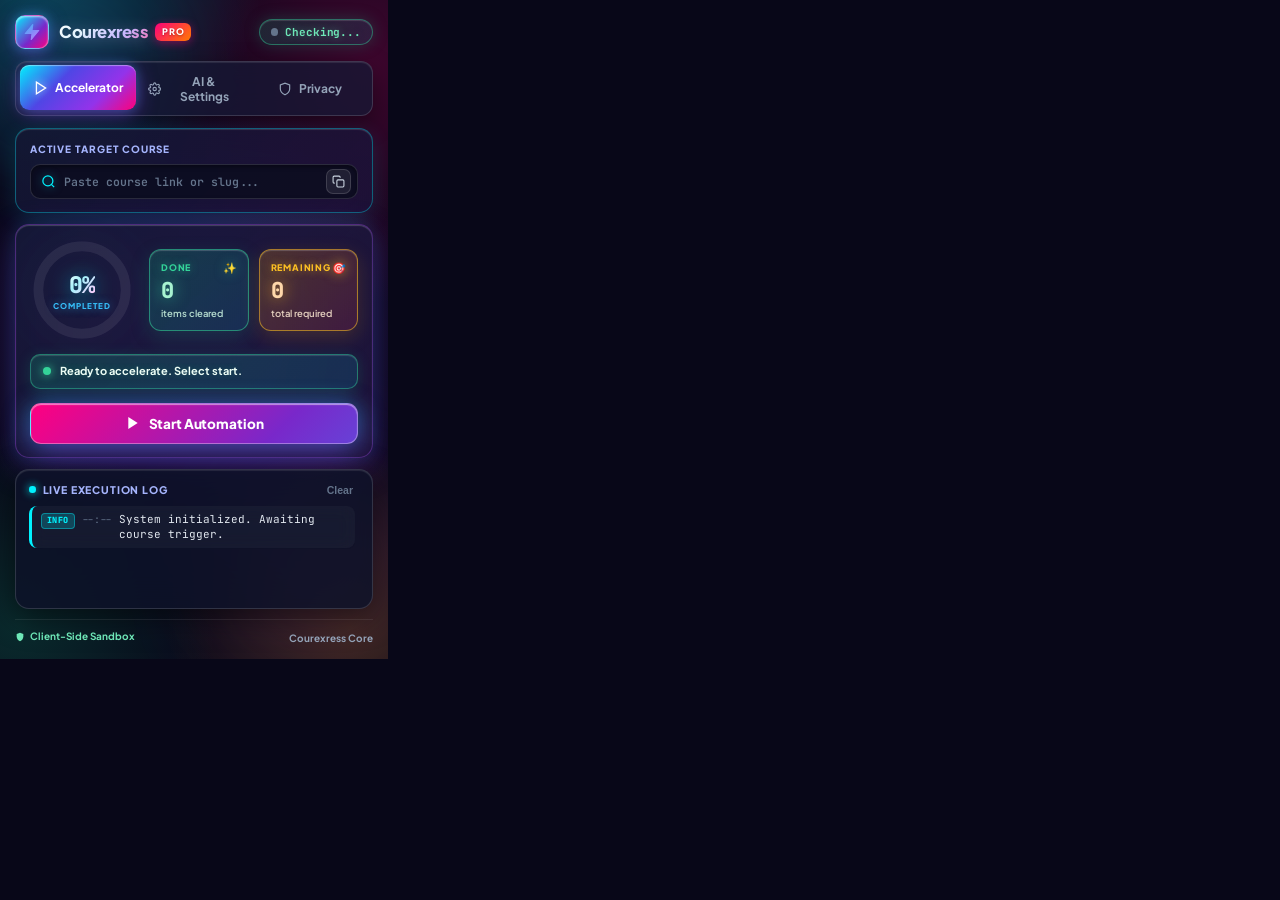
==== extension/popup.html @ 9d559c92 "Initial commit: Courexress Coursera automation tool & web extension" ====
<!DOCTYPE html>
<html lang="en">
<head>
  <meta charset="UTF-8">
  <meta name="viewport" content="width=device-width, initial-scale=1.0">
  <title>Courexress — Coursera Fast Tracker</title>
  <link rel="preconnect" href="https://fonts.googleapis.com">
  <link rel="preconnect" href="https://fonts.gstatic.com" crossorigin>
  <link href="https://fonts.googleapis.com/css2?family=Plus+Jakarta+Sans:wght@400;500;600;700;800&family=JetBrains+Mono:wght@400;500;600&display=swap" rel="stylesheet">
  <link rel="stylesheet" href="popup.css">
</head>
<body>
  <div class="shell">
    <!-- Ambient Background Glows -->
    <div class="ambient-glow glow-1"></div>
    <div class="ambient-glow glow-2"></div>

    <!-- Header Navigation Bar -->
    <header class="navbar">
      <div class="brand">
        <div class="brand-mark">
          <svg width="18" height="18" viewBox="0 0 24 24" fill="none">
            <path d="M13 2L3 14H12L11 22L21 10H12L13 2Z" fill="url(#brand-grad)" stroke="url(#brand-grad)" stroke-width="1.5" stroke-linejoin="round"/>
            <defs>
              <linearGradient id="brand-grad" x1="3" y1="2" x2="21" y2="22" gradientUnits="userSpaceOnUse">
                <stop stop-color="#38BDF8"/>
                <stop offset="0.5" stop-color="#818CF8"/>
                <stop offset="1" stop-color="#C084FC"/>
              </linearGradient>
            </defs>
          </svg>
        </div>
        <div class="brand-meta">
          <span class="brand-name">Courexress</span>
          <span class="pill-version">PRO</span>
        </div>
      </div>

      <div class="auth-pill" id="authStatus" title="Coursera Session Connection">
        <span class="auth-dot"></span>
        <span class="auth-user" id="authUserText">Checking...</span>
      </div>
    </header>

    <!-- Segmented Navigation Controls -->
    <nav class="segmented-control" role="tablist">
      <button class="segment-btn active" data-tab="tab-automate" role="tab">
        <svg width="14" height="14" viewBox="0 0 24 24" fill="none" stroke="currentColor" stroke-width="2"><polygon points="5 3 19 12 5 21 5 3"></polygon></svg>
        <span>Accelerator</span>
      </button>
      <button class="segment-btn" data-tab="tab-settings" role="tab">
        <svg width="14" height="14" viewBox="0 0 24 24" fill="none" stroke="currentColor" stroke-width="2"><circle cx="12" cy="12" r="3"></circle><path d="M19.4 15a1.65 1.65 0 0 0 .33 1.82l.06.06a2 2 0 0 1 0 2.83 2 2 0 0 1-2.83 0l-.06-.06a1.65 1.65 0 0 0-1.82-.33 1.65 1.65 0 0 0-1 1.51V21a2 2 0 0 1-2 2 2 2 0 0 1-2-2v-.09A1.65 1.65 0 0 0 9 19.4a1.65 1.65 0 0 0-1.82.33l-.06.06a2 2 0 0 1-2.83 0 2 2 0 0 1 0-2.83l.06-.06a1.65 1.65 0 0 0 .33-1.82 1.65 1.65 0 0 0-1.51-1H3a2 2 0 0 1-2-2 2 2 0 0 1 2-2h.09A1.65 1.65 0 0 0 4.6 9a1.65 1.65 0 0 0-.33-1.82l-.06-.06a2 2 0 0 1 0-2.83 2 2 0 0 1 2.83 0l.06.06a1.65 1.65 0 0 0 1.82.33H9a1.65 1.65 0 0 0 1-1.51V3a2 2 0 0 1 2-2 2 2 0 0 1 2 2v.09a1.65 1.65 0 0 0 1 1.51 1.65 1.65 0 0 0 1.82-.33l.06-.06a2 2 0 0 1 2.83 0 2 2 0 0 1 0 2.83l-.06.06a1.65 1.65 0 0 0-.33 1.82V9a1.65 1.65 0 0 0 1.51 1H21a2 2 0 0 1 2 2 2 2 0 0 1-2 2h-.09a1.65 1.65 0 0 0-1.51 1z"></path></svg>
        <span>AI & Settings</span>
      </button>
      <button class="segment-btn" data-tab="tab-privacy" role="tab">
        <svg width="14" height="14" viewBox="0 0 24 24" fill="none" stroke="currentColor" stroke-width="2"><path d="M12 22s8-4 8-10V5l-8-3-8 3v7c0 6 8 10 8 10z"></path></svg>
        <span>Privacy</span>
      </button>
    </nav>

    <!-- MAIN VIEW CONTAINER -->
    <main class="viewport">

      <!-- TAB 1: AUTOMATE (RUNNER) -->
      <section class="tab-pane active" id="tab-automate">
        <!-- Target Course Glass Card -->
        <div class="glass-card course-box">
          <div class="card-caption">
            <span class="caption-label">Active Target Course</span>
            <span class="detected-chip" id="autoDetectBadge" style="display: none;">
              <span class="dot-radar"></span>
              Auto-Synced Tab
            </span>
          </div>

          <div class="input-wrapper">
            <div class="input-prefix">
              <svg width="15" height="15" viewBox="0 0 24 24" fill="none" stroke="currentColor" stroke-width="2"><circle cx="11" cy="11" r="8"></circle><line x1="21" y1="21" x2="16.65" y2="16.65"></line></svg>
            </div>
            <input type="text" id="courseInput" placeholder="Paste course link or slug..." spellcheck="false" autocomplete="off" />
            <button id="btnPaste" class="action-mini-btn" title="Paste from clipboard">
              <svg width="13" height="13" viewBox="0 0 24 24" fill="none" stroke="currentColor" stroke-width="2"><rect x="9" y="9" width="13" height="13" rx="2" ry="2"></rect><path d="M5 15H4a2 2 0 0 1-2-2V4a2 2 0 0 1 2-2h9a2 2 0 0 1 2 2v1"></path></svg>
            </button>
          </div>
        </div>

        <!-- Hero Stats Dashboard -->
        <div class="glass-card hero-dashboard">
          <div class="ring-and-metric">
            <!-- Circular Progress Dial with Multi-Color Aurora Gradient -->
            <div class="radial-ring-container">
              <svg class="radial-ring-svg" viewBox="0 0 100 100">
                <defs>
                  <linearGradient id="ring-gradient" x1="0%" y1="0%" x2="100%" y2="100%">
                    <stop offset="0%" stop-color="#00F2FE"/>
                    <stop offset="25%" stop-color="#38BDF8"/>
                    <stop offset="55%" stop-color="#8B5CF6"/>
                    <stop offset="85%" stop-color="#EC4899"/>
                    <stop offset="100%" stop-color="#F59E0B"/>
                  </linearGradient>
                  <filter id="ring-glow" x="-20%" y="-20%" width="140%" height="140%">
                    <feGaussianBlur stdDeviation="3" result="blur" />
                    <feComposite in="SourceGraphic" in2="blur" operator="over" />
                  </filter>
                </defs>
                <circle class="ring-track" cx="50" cy="50" r="42" />
                <circle class="ring-fill" id="radialProgress" cx="50" cy="50" r="42" filter="url(#ring-glow)" />
              </svg>
              <div class="radial-center-content">
                <span class="radial-number" id="percentText">0%</span>
                <span class="radial-sub">COMPLETED</span>
              </div>
            </div>

            <!-- Metric Cards Grid -->
            <div class="hero-metric-grid">
              <div class="micro-stat-card card-done">
                <div class="stat-card-top">
                  <span class="stat-badge-label">DONE</span>
                  <span class="stat-icon-gem">✨</span>
                </div>
                <span class="stat-number" id="completedCount">0</span>
                <span class="stat-sub">items cleared</span>
              </div>
              <div class="micro-stat-card card-remaining">
                <div class="stat-card-top">
                  <span class="stat-badge-label stat-amber">REMAINING</span>
                  <span class="stat-icon-gem amber-gem">🎯</span>
                </div>
                <span class="stat-number" id="totalCount">0</span>
                <span class="stat-sub">total required</span>
              </div>
            </div>
          </div>

          <!-- Dynamic Status Message Pill -->
          <div class="status-banner" id="statusMessageContainer">
            <span class="pulse-indicator" id="statusDot"></span>
            <span class="status-text" id="statusMessage">Ready to accelerate. Select start.</span>
          </div>

          <!-- Command Controls -->
          <div class="cta-row">
            <button id="btnStart" class="btn-glow-primary">
              <span class="btn-shine"></span>
              <svg width="16" height="16" viewBox="0 0 24 24" fill="currentColor"><polygon points="5 3 19 12 5 21 5 3"></polygon></svg>
              <span>Start Automation</span>
            </button>
            <button id="btnPause" class="btn-glass" style="display: none;">
              <svg width="15" height="15" viewBox="0 0 24 24" fill="currentColor"><rect x="6" y="4" width="4" height="16"></rect><rect x="14" y="4" width="4" height="16"></rect></svg>
              <span id="pauseText">Pause</span>
            </button>
            <button id="btnStop" class="btn-danger-glass" style="display: none;">
              <svg width="15" height="15" viewBox="0 0 24 24" fill="currentColor"><rect x="4" y="4" width="16" height="16"></rect></svg>
              <span>Halt</span>
            </button>
          </div>
        </div>

        <!-- Activity Stream Card -->
        <div class="glass-card activity-stream-card">
          <div class="stream-header">
            <div class="stream-title">
              <span class="live-dot"></span>
              <span>Live Execution Log</span>
            </div>
            <button id="btnClearLogs" class="stream-clear-btn" title="Clear log window">Clear</button>
          </div>

          <div class="stream-viewport" id="logContainer">
            <div class="stream-item item-info">
              <span class="item-tag tag-info">INFO</span>
              <span class="item-time">--:--</span>
              <span class="item-msg">System initialized. Awaiting course trigger.</span>
            </div>
          </div>
        </div>
      </section>

      <!-- TAB 2: AI & CONFIGURATION -->
      <section class="tab-pane" id="tab-settings">
        <!-- AI Solver Section -->
        <div class="glass-card ai-settings-card">
          <div class="section-title-row">
            <div class="title-with-icon">
              <span class="icon-sparkle">✨</span>
              <h3>Gemini AI Intelligence Engine</h3>
            </div>
            <a href="https://aistudio.google.com/app/apikey" target="_blank" rel="noopener" class="studio-link" title="Generate free key on Google AI Studio">
              Get Free Key ↗
            </a>
          </div>

          <p class="section-desc">Empowers automated problem solving for multiple-choice tests, multi-select questions, and discussion reflection prompts.</p>

          <div class="api-key-input-block">
            <label for="geminiApiKey">Your Google Gemini API Key</label>
            <div class="input-wrapper key-wrapper">
              <input type="password" id="geminiApiKey" placeholder="AIzaSy... (from Google AI Studio)" spellcheck="false" autocomplete="off" />
              <button id="btnToggleApiKey" class="action-mini-btn" title="Toggle key visibility">
                <svg id="eyeIcon" width="14" height="14" viewBox="0 0 24 24" fill="none" stroke="currentColor" stroke-width="2"><path d="M1 12s4-8 11-8 11 8 11 8-4 8-11 8-11-8-11-8z"></path><circle cx="12" cy="12" r="3"></circle></svg>
              </button>
            </div>
          </div>

          <div class="privacy-callout">
            <div class="callout-icon">
              <svg width="14" height="14" viewBox="0 0 24 24" fill="none" stroke="currentColor" stroke-width="2"><rect x="3" y="11" width="18" height="11" rx="2" ry="2"></rect><path d="M7 11V7a5 5 0 0 1 10 0v4"></path></svg>
            </div>
            <div class="callout-text">
              <strong>Local-Only Encryption:</strong> Your key is stored solely on your computer inside browser memory. We have zero servers and never transmit or log your key.
            </div>
          </div>
        </div>

        <!-- Feature Switches -->
        <div class="glass-card toggles-card">
          <h4 class="card-subtitle">Automated Capabilities</h4>

          <div class="switch-row">
            <div class="switch-info">
              <div class="switch-title-wrap">
                <span class="switch-icon-chip chip-violet">📝</span>
                <span class="switch-title">Auto-Solve Quizzes & Tests</span>
              </div>
              <span class="switch-desc">AI computes correct choices & submits for 80%+ passing score</span>
            </div>
            <label class="ios-switch">
              <input type="checkbox" id="toggleQuizzes" checked />
              <span class="switch-thumb"></span>
            </label>
          </div>

          <div class="switch-row">
            <div class="switch-info">
              <div class="switch-title-wrap">
                <span class="switch-icon-chip chip-cyan">💬</span>
                <span class="switch-title">Auto-Answer Discussions</span>
              </div>
              <span class="switch-desc">Composes thoughtful, human-grade learner reflection answers</span>
            </div>
            <label class="ios-switch">
              <input type="checkbox" id="toggleDiscussions" checked />
              <span class="switch-thumb"></span>
            </label>
          </div>

          <div class="switch-row">
            <div class="switch-info">
              <div class="switch-title-wrap">
                <span class="switch-icon-chip chip-amber">🤖</span>
                <span class="switch-title">Complete Coach Checkpoints</span>
              </div>
              <span class="switch-desc">Fulfills AI coach conversational milestone items</span>
            </div>
            <label class="ios-switch">
              <input type="checkbox" id="toggleCoach" checked />
              <span class="switch-thumb"></span>
            </label>
          </div>

          <div class="switch-row">
            <div class="switch-info">
              <div class="switch-title-wrap">
                <span class="switch-icon-chip chip-emerald">⚡</span>
                <span class="switch-title">Complete Interactive Widgets</span>
              </div>
              <span class="switch-desc">Marks interactive tools and practice widgets completed</span>
            </div>
            <label class="ios-switch">
              <input type="checkbox" id="toggleWidgets" checked />
              <span class="switch-thumb"></span>
            </label>
          </div>
        </div>

        <!-- Performance Sliders -->
        <div class="glass-card performance-card">
          <h4 class="card-subtitle">Pacing & Concurrency</h4>

          <div class="slider-block">
            <div class="slider-header">
              <span>Parallel Pipeline Threads</span>
              <span class="pill-metric" id="workersVal">5 workers</span>
            </div>
            <input type="range" id="workersSlider" min="1" max="8" value="5" />
          </div>

          <div class="slider-block">
            <div class="slider-header">
              <span>Request Throttle Delay</span>
              <span class="pill-metric" id="delayVal">250ms</span>
            </div>
            <input type="range" id="delaySlider" min="0" max="1000" step="50" value="250" />
          </div>
        </div>
      </section>

      <!-- TAB 3: PRIVACY & TRUST -->
      <section class="tab-pane" id="tab-privacy">
        <div class="glass-card trust-hero-card">
          <div class="shield-badge">
            <svg width="24" height="24" viewBox="0 0 24 24" fill="none" stroke="currentColor" stroke-width="2"><path d="M12 22s8-4 8-10V5l-8-3-8 3v7c0 6 8 10 8 10z"></path><polyline points="9 12 11 14 15 10"></polyline></svg>
          </div>
          <h3>Zero-Knowledge Architecture</h3>
          <p class="trust-lead">Courexress operates 100% inside your browser sandbox. We believe in absolute user autonomy.</p>
        </div>

        <div class="trust-grid">
          <div class="trust-card">
            <div class="trust-icon">💻</div>
            <h4>Local-First Storage</h4>
            <p>Your API key and settings live strictly inside <code>chrome.storage.local</code> on your device.</p>
          </div>

          <div class="trust-card">
            <div class="trust-icon">🚫</div>
            <h4>No Remote Servers</h4>
            <p>We do not own or maintain any telemetry servers or tracking databases. No logs are ever sent.</p>
          </div>

          <div class="trust-card">
            <div class="trust-icon">🔗</div>
            <h4>Direct P2P Execution</h4>
            <p>All Coursera actions travel straight to <code>coursera.org</code>. All AI requests travel straight to <code>googleapis.com</code>.</p>
          </div>

          <div class="trust-card">
            <div class="trust-icon">👁️</div>
            <h4>Open & Inspectable</h4>
            <p>Every single line of JavaScript in this extension is unminified, readable, and open for your inspection.</p>
          </div>
        </div>

        <div class="legal-footer">
          <span>Read the full commitment in <a href="PRIVACY.md" target="_blank">PRIVACY.md</a></span>
        </div>
      </section>

    </main>

    <!-- Bottom Status Strip -->
    <footer class="bottom-strip">
      <div class="strip-left">
        <span class="secure-badge">
          <svg width="10" height="10" viewBox="0 0 24 24" fill="currentColor"><path d="M12 2L4 5V11.09C4 16.14 7.41 20.85 12 22C16.59 20.85 20 16.14 20 11.09V5L12 2Z"/></svg>
          Client-Side Sandbox
        </span>
      </div>
      <div class="strip-right">
        <a href="https://github.com/aryansri-coc/courexress" target="_blank" rel="noopener" class="strip-link">Courexress Core</a>
      </div>
    </footer>
  </div>

  <script type="module" src="popup.js"></script>
</body>
</html>
---- extension/popup.css ----
/* ==========================================================================
   COUREXRESS — HYPER-CHROMA AURORA GLASSMORPHISM DESIGN SYSTEM
   Handcrafted, Visually Stunning, Multi-Color Cyber-Luxe Interface
   ========================================================================== */

@import url('https://fonts.googleapis.com/css2?family=Plus+Jakarta+Sans:wght@400;500;600;700;800;900&family=JetBrains+Mono:wght@400;500;600;700;800&display=swap');

:root {
  --font-sans: 'Plus Jakarta Sans', -apple-system, BlinkMacSystemFont, sans-serif;
  --font-mono: 'JetBrains Mono', monospace;

  /* Radiant Hyper-Chroma Color Palette */
  --neon-cyan: #00F2FE;
  --neon-sky: #38BDF8;
  --neon-blue: #0070F3;
  --neon-indigo: #6366F1;
  --neon-violet: #8B5CF6;
  --neon-purple: #A855F7;
  --neon-fuchsia: #EC4899;
  --neon-pink: #FF007A;
  --neon-rose: #F43F5E;
  --neon-emerald: #10B981;
  --neon-mint: #34D399;
  --neon-amber: #F59E0B;
  --neon-gold: #FBBF24;

  /* Surfaces & Glass */
  --bg-deep: #080718;
  --glass-surface: rgba(18, 20, 44, 0.72);
  --glass-surface-hover: rgba(28, 30, 64, 0.82);
  --glass-border: rgba(255, 255, 255, 0.14);
  --glass-border-focus: rgba(0, 242, 254, 0.5);

  /* Typography */
  --text-white: #FFFFFF;
  --text-bright: #F8FAFC;
  --text-dim: #94A3B8;
  --text-lavender: #CBD5E1;
  --text-muted: #64748B;

  /* Physics & Animations */
  --spring: cubic-bezier(0.16, 1, 0.3, 1);
  --smooth: cubic-bezier(0.4, 0, 0.2, 1);
}

*, *::before, *::after {
  box-sizing: border-box;
  margin: 0;
  padding: 0;
}

body {
  width: 388px;
  min-height: 585px;
  background-color: var(--bg-deep);
  color: var(--text-bright);
  font-family: var(--font-sans);
  font-size: 13px;
  line-height: 1.5;
  overflow-x: hidden;
  user-select: none;
  -webkit-font-smoothing: antialiased;
}

/* ==========================================================================
   LIVING MULTI-STOP AURORA MESH CANVAS
   ========================================================================== */
.shell {
  position: relative;
  width: 100%;
  min-height: 585px;
  display: flex;
  flex-direction: column;
  padding: 15px 15px 12px 15px;
  background: 
    radial-gradient(circle 300px at 10% -5%, rgba(0, 242, 254, 0.25), transparent 75%),
    radial-gradient(circle 340px at 95% 10%, rgba(255, 0, 122, 0.22), transparent 70%),
    radial-gradient(circle 320px at 50% 50%, rgba(124, 58, 237, 0.26), transparent 75%),
    radial-gradient(circle 280px at 5% 95%, rgba(16, 185, 129, 0.2), transparent 70%),
    radial-gradient(circle 260px at 90% 95%, rgba(245, 158, 11, 0.2), transparent 70%),
    #080718;
  overflow: hidden;
}

.ambient-glow {
  position: absolute;
  pointer-events: none;
  border-radius: 50%;
  filter: blur(60px);
  z-index: 0;
  opacity: 0.8;
  animation: floatCosmic 10s ease-in-out infinite alternate;
}

.glow-1 {
  width: 220px;
  height: 220px;
  top: -40px;
  left: -40px;
  background: radial-gradient(circle, rgba(0, 242, 254, 0.35), rgba(99, 102, 241, 0.2), transparent 70%);
}

.glow-2 {
  width: 240px;
  height: 240px;
  bottom: -20px;
  right: -50px;
  background: radial-gradient(circle, rgba(255, 0, 122, 0.3), rgba(168, 85, 247, 0.25), transparent 70%);
  animation-duration: 12s;
  animation-direction: alternate-reverse;
}

@keyframes floatCosmic {
  0% { transform: translate(0, 0) scale(1) rotate(0deg); }
  50% { transform: translate(20px, 25px) scale(1.12) rotate(180deg); }
  100% { transform: translate(-15px, 20px) scale(0.92) rotate(360deg); }
}

/* ==========================================================================
   NAVIGATION TOP BAR
   ========================================================================== */
.navbar {
  position: relative;
  z-index: 10;
  display: flex;
  align-items: center;
  justify-content: space-between;
  margin-bottom: 12px;
}

.brand {
  display: flex;
  align-items: center;
  gap: 10px;
}

.brand-mark {
  width: 34px;
  height: 34px;
  border-radius: 10px;
  background: linear-gradient(135deg, #00F2FE 0%, #7928CA 60%, #FF0080 100%);
  border: 1px solid rgba(255, 255, 255, 0.35);
  display: flex;
  align-items: center;
  justify-content: center;
  box-shadow: 
    0 4px 18px rgba(121, 40, 202, 0.5),
    0 0 12px rgba(0, 242, 254, 0.4),
    inset 0 1px 2px rgba(255, 255, 255, 0.6);
  transition: transform 0.3s var(--spring);
}

.brand-mark:hover {
  transform: rotate(6deg) scale(1.06);
}

.brand-meta {
  display: flex;
  align-items: center;
  gap: 7px;
}

.brand-name {
  font-size: 16.5px;
  font-weight: 800;
  letter-spacing: -0.03em;
  background: linear-gradient(135deg, #FFFFFF 0%, #E0F2FE 30%, #C4B5FD 70%, #F472B6 100%);
  -webkit-background-clip: text;
  -webkit-text-fill-color: transparent;
  filter: drop-shadow(0 2px 8px rgba(196, 181, 253, 0.4));
}

.pill-version {
  font-size: 9px;
  font-weight: 900;
  letter-spacing: 0.08em;
  padding: 2.5px 7px;
  border-radius: 6px;
  background: linear-gradient(135deg, #FF007A 0%, #FF7A00 100%);
  color: #FFFFFF;
  box-shadow: 0 2px 10px rgba(255, 0, 122, 0.45);
  text-shadow: 0 1px 2px rgba(0, 0, 0, 0.3);
}

/* User Auth Pill with Emerald Halo */
.auth-pill {
  display: inline-flex;
  align-items: center;
  gap: 7px;
  padding: 4px 11px;
  background: linear-gradient(135deg, rgba(16, 185, 129, 0.18), rgba(6, 182, 212, 0.12));
  border: 1px solid rgba(52, 211, 153, 0.45);
  border-radius: 20px;
  backdrop-filter: blur(14px);
  box-shadow: 0 0 16px rgba(16, 185, 129, 0.25), inset 0 1px 1px rgba(255, 255, 255, 0.15);
  transition: all 0.25s var(--smooth);
}

.auth-pill:hover {
  background: linear-gradient(135deg, rgba(16, 185, 129, 0.26), rgba(6, 182, 212, 0.2));
  border-color: rgba(52, 211, 153, 0.7);
  box-shadow: 0 0 22px rgba(16, 185, 129, 0.4);
}

.auth-dot {
  width: 7.5px;
  height: 7.5px;
  border-radius: 50%;
  background: #64748B;
  transition: all 0.25s ease;
}

.auth-dot.active {
  background: #10B981;
  box-shadow: 0 0 10px #10B981, 0 0 20px rgba(52, 211, 153, 0.7);
  animation: pulseGreen 1.8s infinite;
}

@keyframes pulseGreen {
  0%, 100% { transform: scale(1); opacity: 1; }
  50% { transform: scale(1.3); opacity: 0.8; }
}

.auth-dot.error {
  background: #F43F5E;
  box-shadow: 0 0 10px #F43F5E;
}

.auth-user {
  font-size: 11px;
  font-weight: 700;
  color: #6EE7B7;
  font-family: var(--font-mono);
  letter-spacing: -0.01em;
  text-shadow: 0 0 8px rgba(110, 231, 183, 0.4);
}

/* ==========================================================================
   SEGMENTED NAVIGATION TABS (HYPER-CHROMA DOCK)
   ========================================================================== */
.segmented-control {
  position: relative;
  z-index: 10;
  display: flex;
  background: rgba(22, 24, 52, 0.75);
  border: 1px solid rgba(255, 255, 255, 0.15);
  border-radius: 12px;
  padding: 4px;
  margin-bottom: 12px;
  backdrop-filter: blur(24px);
  -webkit-backdrop-filter: blur(24px);
  box-shadow: 
    0 8px 24px rgba(0, 0, 0, 0.4),
    inset 0 1px 1px rgba(255, 255, 255, 0.1);
}

.segment-btn {
  flex: 1;
  display: inline-flex;
  align-items: center;
  justify-content: center;
  gap: 7px;
  padding: 7.5px 12px;
  background: transparent;
  border: none;
  border-radius: 9px;
  color: #94A3B8;
  font-size: 12px;
  font-weight: 700;
  font-family: var(--font-sans);
  cursor: pointer;
  transition: all 0.25s var(--spring);
}

.segment-btn:hover {
  color: #FFFFFF;
  background: rgba(255, 255, 255, 0.05);
}

.segment-btn.active {
  background: linear-gradient(135deg, #00F2FE 0%, #4F46E5 35%, #9333EA 70%, #FF007A 100%);
  color: #FFFFFF;
  box-shadow: 
    0 4px 20px rgba(147, 51, 234, 0.5),
    0 0 12px rgba(0, 242, 254, 0.3),
    inset 0 1px 1px rgba(255, 255, 255, 0.4);
  transform: translateY(-1px);
}

.segment-btn svg {
  transition: transform 0.2s ease;
}

.segment-btn.active svg {
  transform: scale(1.12);
  color: #FFFFFF;
  filter: drop-shadow(0 0 4px rgba(255, 255, 255, 0.7));
}

/* ==========================================================================
   VIEWPORT & GLASS CARDS
   ========================================================================== */
.viewport {
  position: relative;
  z-index: 10;
  flex: 1;
  display: flex;
  flex-direction: column;
}

.tab-pane {
  display: none;
  flex-direction: column;
  gap: 11px;
  animation: tabFadeIn 0.25s var(--spring);
}

.tab-pane.active {
  display: flex;
}

@keyframes tabFadeIn {
  from { opacity: 0; transform: translateY(6px) scale(0.99); }
  to { opacity: 1; transform: translateY(0) scale(1); }
}

.glass-card {
  position: relative;
  background: var(--glass-surface);
  border: 1px solid var(--glass-border);
  border-radius: 14px;
  padding: 13px 14px;
  backdrop-filter: blur(24px);
  -webkit-backdrop-filter: blur(24px);
  box-shadow: 
    0 10px 32px 0 rgba(0, 0, 0, 0.45),
    inset 0 1px 0 0 rgba(255, 255, 255, 0.14);
  transition: all 0.25s var(--smooth);
}

.glass-card:hover {
  background: var(--glass-surface-hover);
  border-color: rgba(255, 255, 255, 0.24);
  box-shadow: 
    0 12px 38px 0 rgba(0, 0, 0, 0.55),
    inset 0 1px 0 0 rgba(255, 255, 255, 0.2);
}

/* ==========================================================================
   TARGET COURSE CARD (NEON CYAN ACCENT)
   ========================================================================== */
.course-box {
  background: linear-gradient(135deg, rgba(20, 24, 52, 0.8), rgba(28, 20, 60, 0.75));
  border: 1px solid rgba(0, 242, 254, 0.35);
  box-shadow: 
    0 6px 24px rgba(0, 242, 254, 0.12),
    inset 0 1px 1px rgba(255, 255, 255, 0.15);
}

.card-caption {
  display: flex;
  align-items: center;
  justify-content: space-between;
  margin-bottom: 7px;
}

.caption-label {
  font-size: 10px;
  font-weight: 800;
  letter-spacing: 0.08em;
  color: #A5B4FC;
  text-transform: uppercase;
}

.detected-chip {
  display: inline-flex;
  align-items: center;
  gap: 6px;
  font-size: 10px;
  font-weight: 800;
  color: #00F2FE;
  background: linear-gradient(135deg, rgba(0, 242, 254, 0.2), rgba(99, 102, 241, 0.15));
  padding: 3px 9px;
  border-radius: 14px;
  border: 1px solid rgba(0, 242, 254, 0.45);
  box-shadow: 0 0 14px rgba(0, 242, 254, 0.25);
}

.dot-radar {
  width: 6.5px;
  height: 6.5px;
  border-radius: 50%;
  background: #00F2FE;
  box-shadow: 0 0 8px #00F2FE;
  animation: radarPing 1.8s infinite;
}

@keyframes radarPing {
  0% { transform: scale(0.9); opacity: 0.8; }
  50% { transform: scale(1.35); opacity: 1; box-shadow: 0 0 12px #00F2FE; }
  100% { transform: scale(0.9); opacity: 0.8; }
}

.input-wrapper {
  display: flex;
  align-items: center;
  background: rgba(12, 14, 32, 0.85);
  border: 1px solid rgba(255, 255, 255, 0.12);
  border-radius: 10px;
  padding: 3px 6px 3px 10px;
  box-shadow: inset 0 2px 4px rgba(0, 0, 0, 0.4);
  transition: all 0.25s var(--smooth);
}

.input-wrapper:focus-within {
  border-color: #00F2FE;
  box-shadow: 
    0 0 0 2px rgba(0, 242, 254, 0.35),
    0 0 20px rgba(0, 242, 254, 0.25),
    inset 0 1px 2px rgba(0, 0, 0, 0.4);
  background: rgba(14, 18, 42, 0.95);
}

.input-prefix {
  color: #00F2FE;
  display: flex;
  align-items: center;
  margin-right: 8px;
  filter: drop-shadow(0 0 4px rgba(0, 242, 254, 0.5));
}

.input-wrapper input {
  flex: 1;
  background: transparent;
  border: none;
  outline: none;
  font-family: var(--font-mono);
  font-size: 11.5px;
  font-weight: 600;
  color: #FFFFFF;
  padding: 6px 0;
}

.input-wrapper input::placeholder {
  color: #64748B;
}

.action-mini-btn {
  background: rgba(255, 255, 255, 0.08);
  border: 1px solid rgba(255, 255, 255, 0.14);
  color: #CBD5E1;
  padding: 5px;
  border-radius: 7px;
  cursor: pointer;
  display: flex;
  align-items: center;
  justify-content: center;
  transition: all 0.2s ease;
}

.action-mini-btn:hover {
  color: #FFFFFF;
  background: linear-gradient(135deg, rgba(0, 242, 254, 0.25), rgba(139, 92, 246, 0.35));
  border-color: rgba(0, 242, 254, 0.6);
  box-shadow: 0 0 12px rgba(0, 242, 254, 0.35);
  transform: scale(1.05);
}

/* ==========================================================================
   HERO STATS & VIBRANT PROGRESS RING (THE WOW CENTERPIECE)
   ========================================================================== */
.hero-dashboard {
  background: linear-gradient(135deg, rgba(22, 26, 58, 0.85), rgba(34, 22, 64, 0.8));
  border: 1.5px solid rgba(168, 85, 247, 0.35);
  box-shadow: 
    0 10px 34px rgba(124, 58, 237, 0.25),
    0 0 20px rgba(0, 242, 254, 0.12),
    inset 0 1px 1px rgba(255, 255, 255, 0.2);
  display: flex;
  flex-direction: column;
  gap: 12px;
}

.ring-and-metric {
  display: flex;
  align-items: center;
  gap: 15px;
}

/* Glowing Radial Dial */
.radial-ring-container {
  position: relative;
  width: 104px;
  height: 104px;
  flex-shrink: 0;
}

.radial-ring-svg {
  width: 100%;
  height: 100%;
  transform: rotate(-90deg);
  filter: drop-shadow(0 0 14px rgba(139, 92, 246, 0.6)) drop-shadow(0 0 22px rgba(0, 242, 254, 0.4));
}

.ring-track {
  fill: none;
  stroke: rgba(255, 255, 255, 0.08);
  stroke-width: 9.5;
}

.ring-fill {
  fill: none;
  stroke: url(#ring-gradient);
  stroke-width: 9.5;
  stroke-linecap: round;
  stroke-dasharray: 264;
  stroke-dashoffset: 264;
  transition: stroke-dashoffset 0.7s var(--spring);
}

.radial-center-content {
  position: absolute;
  top: 0;
  left: 0;
  width: 100%;
  height: 100%;
  display: flex;
  flex-direction: column;
  align-items: center;
  justify-content: center;
  text-align: center;
}

.radial-number {
  font-size: 23px;
  font-weight: 900;
  font-family: var(--font-mono);
  letter-spacing: -0.04em;
  background: linear-gradient(135deg, #FFFFFF 0%, #A5F3FC 40%, #F5D0FE 80%, #FED7AA 100%);
  -webkit-background-clip: text;
  -webkit-text-fill-color: transparent;
  filter: drop-shadow(0 2px 10px rgba(0, 242, 254, 0.6));
}

.radial-sub {
  font-size: 8px;
  font-weight: 900;
  letter-spacing: 0.12em;
  color: #38BDF8;
  margin-top: -2px;
  text-shadow: 0 0 8px rgba(56, 189, 248, 0.6);
}

/* ==========================================================================
   COLORFUL METRIC CARDS (DONE & REMAINING)
   ========================================================================== */
.hero-metric-grid {
  flex: 1;
  display: grid;
  grid-template-columns: 1fr 1fr;
  gap: 10px;
}

.micro-stat-card {
  border-radius: 12px;
  padding: 10px 11px;
  display: flex;
  flex-direction: column;
  transition: all 0.25s var(--spring);
}

.stat-card-top {
  display: flex;
  align-items: center;
  justify-content: space-between;
  margin-bottom: 3px;
}

/* Done Card: Rich Emerald & Teal Glass */
.card-done {
  background: linear-gradient(135deg, rgba(16, 185, 129, 0.22) 0%, rgba(6, 182, 212, 0.15) 100%);
  border: 1.5px solid rgba(52, 211, 153, 0.55);
  box-shadow: 
    0 6px 20px rgba(16, 185, 129, 0.18),
    inset 0 1px 1px rgba(255, 255, 255, 0.2);
}

.card-done:hover {
  border-color: rgba(52, 211, 153, 0.85);
  box-shadow: 
    0 8px 24px rgba(16, 185, 129, 0.35),
    0 0 16px rgba(52, 211, 153, 0.25);
  transform: translateY(-2px);
}

.card-done .stat-badge-label {
  color: #34D399;
  text-shadow: 0 0 8px rgba(52, 211, 153, 0.5);
}

.card-done .stat-number {
  color: #A7F3D0;
  text-shadow: 0 0 16px rgba(52, 211, 153, 0.7);
}

.card-done .stat-sub {
  color: #D1FAE5;
  opacity: 0.85;
}

/* Remaining Card: Sunset Amber & Coral Rose Glass */
.card-remaining {
  background: linear-gradient(135deg, rgba(245, 158, 11, 0.22) 0%, rgba(244, 63, 94, 0.16) 100%);
  border: 1.5px solid rgba(251, 191, 36, 0.55);
  box-shadow: 
    0 6px 20px rgba(245, 158, 11, 0.18),
    inset 0 1px 1px rgba(255, 255, 255, 0.2);
}

.card-remaining:hover {
  border-color: rgba(251, 191, 36, 0.85);
  box-shadow: 
    0 8px 24px rgba(245, 158, 11, 0.35),
    0 0 16px rgba(245, 158, 11, 0.25);
  transform: translateY(-2px);
}

.card-remaining .stat-badge-label {
  color: #FBBF24;
  text-shadow: 0 0 8px rgba(251, 191, 36, 0.5);
}

.card-remaining .stat-number {
  color: #FED7AA;
  text-shadow: 0 0 16px rgba(251, 191, 36, 0.7);
}

.card-remaining .stat-sub {
  color: #FFEDD5;
  opacity: 0.85;
}

.stat-badge-label {
  font-size: 9px;
  font-weight: 900;
  letter-spacing: 0.09em;
}

.stat-icon-gem {
  font-size: 11px;
  filter: drop-shadow(0 0 6px rgba(52, 211, 153, 0.6));
}

.stat-icon-gem.amber-gem {
  filter: drop-shadow(0 0 6px rgba(251, 191, 36, 0.6));
}

.stat-number {
  font-size: 22px;
  font-weight: 900;
  font-family: var(--font-mono);
  line-height: 1.1;
  letter-spacing: -0.03em;
}

.stat-sub {
  font-size: 9.5px;
  font-weight: 600;
  margin-top: 3px;
}

/* ==========================================================================
   DYNAMIC STATUS BANNER
   ========================================================================== */
.status-banner {
  display: flex;
  align-items: center;
  gap: 9px;
  padding: 8px 12px;
  border-radius: 10px;
  background: linear-gradient(135deg, rgba(16, 185, 129, 0.22), rgba(6, 182, 212, 0.16));
  border: 1px solid rgba(52, 211, 153, 0.45);
  box-shadow: 0 2px 14px rgba(16, 185, 129, 0.2), inset 0 1px 1px rgba(255, 255, 255, 0.15);
  transition: all 0.3s var(--smooth);
}

.pulse-indicator {
  width: 8px;
  height: 8px;
  border-radius: 50%;
  background: #34D399;
  box-shadow: 0 0 10px #34D399;
  flex-shrink: 0;
  animation: pulseIndicator 1.8s infinite;
}

@keyframes pulseIndicator {
  0%, 100% { transform: scale(1); opacity: 0.9; }
  50% { transform: scale(1.4); opacity: 1; box-shadow: 0 0 14px #34D399; }
}

.pulse-indicator.running {
  background: #00F2FE;
  box-shadow: 0 0 10px #00F2FE;
}

.pulse-indicator.error {
  background: #F43F5E;
  box-shadow: 0 0 10px #F43F5E;
}

.status-text {
  font-size: 11px;
  font-weight: 700;
  color: #ECFDF5;
  text-shadow: 0 0 8px rgba(16, 185, 129, 0.3);
  white-space: nowrap;
  overflow: hidden;
  text-overflow: ellipsis;
}

/* ==========================================================================
   PRIMARY CTA BUTTON — FLOWING LIQUID AURORA GRADIENT
   ========================================================================== */
.cta-row {
  display: flex;
  gap: 8px;
  margin-top: 2px;
}

.btn-glow-primary {
  position: relative;
  flex: 1;
  display: inline-flex;
  align-items: center;
  justify-content: center;
  gap: 8px;
  padding: 11px 16px;
  border: 1px solid rgba(255, 255, 255, 0.35);
  border-radius: 11px;
  background: linear-gradient(135deg, #FF0080 0%, #7928CA 30%, #3B82F6 65%, #00F2FE 100%);
  background-size: 250% 250%;
  animation: auroraButtonFlow 6s ease infinite alternate;
  color: #FFFFFF;
  font-family: var(--font-sans);
  font-size: 13.5px;
  font-weight: 800;
  letter-spacing: -0.01em;
  cursor: pointer;
  box-shadow: 
    0 8px 30px -4px rgba(121, 40, 202, 0.7),
    0 0 22px rgba(0, 242, 254, 0.4),
    inset 0 1px 1px rgba(255, 255, 255, 0.5);
  overflow: hidden;
  transition: all 0.25s var(--spring);
}

@keyframes auroraButtonFlow {
  0% { background-position: 0% 50%; }
  50% { background-position: 100% 50%; }
  100% { background-position: 0% 50%; }
}

.btn-glow-primary:hover {
  transform: translateY(-2px) scale(1.01);
  box-shadow: 
    0 12px 36px -4px rgba(121, 40, 202, 0.85),
    0 0 28px rgba(0, 242, 254, 0.55),
    inset 0 1px 2px rgba(255, 255, 255, 0.7);
}

.btn-glow-primary:active {
  transform: translateY(1px) scale(0.99);
}

.btn-shine {
  position: absolute;
  top: 0;
  left: -120%;
  width: 80%;
  height: 100%;
  background: linear-gradient(90deg, transparent, rgba(255, 255, 255, 0.4), transparent);
  transform: skewX(-20deg);
  animation: shineSweep 4s cubic-bezier(0.4, 0, 0.2, 1) infinite;
}

@keyframes shineSweep {
  0% { left: -120%; }
  40%, 100% { left: 160%; }
}

.btn-glass {
  display: inline-flex;
  align-items: center;
  justify-content: center;
  gap: 6px;
  padding: 10px 14px;
  background: rgba(255, 255, 255, 0.1);
  border: 1px solid rgba(255, 255, 255, 0.2);
  border-radius: 11px;
  color: #FFFFFF;
  font-family: var(--font-sans);
  font-size: 12px;
  font-weight: 700;
  cursor: pointer;
  backdrop-filter: blur(12px);
  transition: all 0.2s ease;
}

.btn-glass:hover {
  background: rgba(255, 255, 255, 0.18);
  border-color: rgba(255, 255, 255, 0.4);
}

.btn-danger-glass {
  display: inline-flex;
  align-items: center;
  justify-content: center;
  gap: 6px;
  padding: 10px 14px;
  background: rgba(244, 63, 94, 0.18);
  border: 1px solid rgba(244, 63, 94, 0.4);
  border-radius: 11px;
  color: #FDA4AF;
  font-family: var(--font-sans);
  font-size: 12px;
  font-weight: 700;
  cursor: pointer;
  backdrop-filter: blur(12px);
  transition: all 0.2s ease;
}

.btn-danger-glass:hover {
  background: rgba(244, 63, 94, 0.3);
  border-color: rgba(244, 63, 94, 0.7);
  box-shadow: 0 0 16px rgba(244, 63, 94, 0.4);
}

/* ==========================================================================
   ACTIVITY STREAM & TELEMETRY LOG CARD
   ========================================================================== */
.activity-stream-card {
  background: rgba(14, 18, 40, 0.85);
  border: 1px solid rgba(255, 255, 255, 0.14);
  box-shadow: 
    0 8px 30px rgba(0, 0, 0, 0.5),
    inset 0 1px 1px rgba(255, 255, 255, 0.1);
  padding: 12px 13px;
  display: flex;
  flex-direction: column;
  gap: 8px;
}

.stream-header {
  display: flex;
  align-items: center;
  justify-content: space-between;
}

.stream-title {
  display: flex;
  align-items: center;
  gap: 7px;
  font-size: 10.5px;
  font-weight: 800;
  letter-spacing: 0.08em;
  color: #A5B4FC;
  text-transform: uppercase;
}

.live-dot {
  width: 6.5px;
  height: 6.5px;
  border-radius: 50%;
  background: #00F2FE;
  box-shadow: 0 0 8px #00F2FE;
  animation: radarPing 1.6s infinite;
}

.stream-clear-btn {
  background: transparent;
  border: none;
  color: #64748B;
  font-size: 10.5px;
  font-weight: 700;
  cursor: pointer;
  padding: 2px 6px;
  border-radius: 4px;
  transition: all 0.2s ease;
}

.stream-clear-btn:hover {
  color: #FDA4AF;
  background: rgba(244, 63, 94, 0.15);
}

.stream-viewport {
  max-height: 140px;
  min-height: 90px;
  overflow-y: auto;
  display: flex;
  flex-direction: column;
  gap: 5px;
  padding-right: 4px;
}

.stream-viewport::-webkit-scrollbar {
  width: 4px;
}

.stream-viewport::-webkit-scrollbar-track {
  background: rgba(0, 0, 0, 0.2);
  border-radius: 4px;
}

.stream-viewport::-webkit-scrollbar-thumb {
  background: linear-gradient(180deg, #00F2FE, #8B5CF6);
  border-radius: 4px;
}

.stream-item {
  display: flex;
  align-items: flex-start;
  gap: 7px;
  padding: 6px 9px;
  border-radius: 8px;
  font-size: 11px;
  font-family: var(--font-mono);
  line-height: 1.4;
  border-left: 3px solid transparent;
  backdrop-filter: blur(8px);
  transition: all 0.2s ease;
}

/* Vibrant Item Tags */
.item-tag {
  font-size: 8.5px;
  font-weight: 900;
  letter-spacing: 0.05em;
  padding: 1.5px 5px;
  border-radius: 4px;
  flex-shrink: 0;
  margin-top: 1px;
}

.tag-info {
  background: rgba(0, 242, 254, 0.2);
  color: #00F2FE;
  border: 1px solid rgba(0, 242, 254, 0.4);
}

.tag-success {
  background: rgba(16, 185, 129, 0.25);
  color: #34D399;
  border: 1px solid rgba(52, 211, 153, 0.5);
  box-shadow: 0 0 8px rgba(16, 185, 129, 0.3);
}

.tag-error {
  background: rgba(244, 63, 94, 0.25);
  color: #FDA4AF;
  border: 1px solid rgba(244, 63, 94, 0.5);
  box-shadow: 0 0 8px rgba(244, 63, 94, 0.3);
}

.tag-ai {
  background: rgba(168, 85, 247, 0.25);
  color: #D8B4FE;
  border: 1px solid rgba(168, 85, 247, 0.5);
  box-shadow: 0 0 8px rgba(168, 85, 247, 0.3);
}

.tag-warn {
  background: rgba(245, 158, 11, 0.25);
  color: #FDE68A;
  border: 1px solid rgba(245, 158, 11, 0.5);
}

.item-info {
  background: rgba(255, 255, 255, 0.04);
  border-left-color: #00F2FE;
}

.item-success {
  background: linear-gradient(90deg, rgba(16, 185, 129, 0.16), rgba(16, 185, 129, 0.04));
  border-left-color: #10B981;
}

.item-error {
  background: linear-gradient(90deg, rgba(244, 63, 94, 0.2), rgba(244, 63, 94, 0.05));
  border-left-color: #F43F5E;
}

.item-warning {
  background: linear-gradient(90deg, rgba(245, 158, 11, 0.18), rgba(245, 158, 11, 0.05));
  border-left-color: #F59E0B;
}

.item-time {
  color: #64748B;
  font-size: 10px;
  flex-shrink: 0;
  margin-top: 1px;
}

.item-msg {
  color: #E2E8F0;
  word-break: break-word;
}

/* ==========================================================================
   TAB 2: AI & CONFIGURATION STYLING
   ========================================================================== */
.ai-settings-card {
  background: linear-gradient(135deg, rgba(30, 24, 66, 0.85), rgba(44, 20, 68, 0.8));
  border: 1.5px solid rgba(168, 85, 247, 0.4);
  box-shadow: 
    0 8px 30px rgba(124, 58, 237, 0.2),
    0 0 16px rgba(255, 0, 122, 0.15);
}

.section-title-row {
  display: flex;
  align-items: center;
  justify-content: space-between;
  margin-bottom: 6px;
}

.title-with-icon {
  display: flex;
  align-items: center;
  gap: 7px;
}

.title-with-icon h3 {
  font-size: 13.5px;
  font-weight: 800;
  color: #FFFFFF;
  letter-spacing: -0.02em;
}

.icon-sparkle {
  font-size: 14px;
  filter: drop-shadow(0 0 6px #EC4899);
}

.studio-link {
  font-size: 10px;
  font-weight: 800;
  color: #00F2FE;
  background: linear-gradient(135deg, rgba(0, 242, 254, 0.18), rgba(124, 58, 237, 0.22));
  padding: 3px 8px;
  border-radius: 6px;
  border: 1px solid rgba(0, 242, 254, 0.4);
  text-decoration: none;
  box-shadow: 0 0 10px rgba(0, 242, 254, 0.2);
  transition: all 0.2s ease;
}

.studio-link:hover {
  background: linear-gradient(135deg, rgba(0, 242, 254, 0.3), rgba(124, 58, 237, 0.35));
  border-color: rgba(0, 242, 254, 0.7);
  box-shadow: 0 0 14px rgba(0, 242, 254, 0.35);
  transform: translateY(-1px);
}

.section-desc {
  font-size: 11px;
  color: #CBD5E1;
  line-height: 1.45;
  margin-bottom: 11px;
}

.api-key-input-block {
  display: flex;
  flex-direction: column;
  gap: 5px;
  margin-bottom: 10px;
}

.api-key-input-block label {
  font-size: 10px;
  font-weight: 800;
  letter-spacing: 0.05em;
  color: #C084FC;
  text-transform: uppercase;
}

.key-wrapper {
  background: rgba(12, 14, 32, 0.85);
}

.privacy-callout {
  display: flex;
  align-items: flex-start;
  gap: 8px;
  padding: 8px 10px;
  border-radius: 9px;
  background: rgba(16, 185, 129, 0.12);
  border: 1px solid rgba(52, 211, 153, 0.3);
}

.callout-icon {
  color: #34D399;
  flex-shrink: 0;
  margin-top: 1px;
}

.callout-text {
  font-size: 10px;
  color: #D1FAE5;
  line-height: 1.4;
}

.callout-text strong {
  color: #6EE7B7;
}

/* Feature Switches Card */
.toggles-card {
  background: rgba(20, 24, 52, 0.75);
  display: flex;
  flex-direction: column;
  gap: 10px;
}

.card-subtitle {
  font-size: 10.5px;
  font-weight: 800;
  letter-spacing: 0.08em;
  color: #A5B4FC;
  text-transform: uppercase;
}

.switch-row {
  display: flex;
  align-items: center;
  justify-content: space-between;
  gap: 12px;
  padding: 6px 0;
  border-bottom: 1px solid rgba(255, 255, 255, 0.06);
}

.switch-row:last-child {
  border-bottom: none;
  padding-bottom: 0;
}

.switch-info {
  display: flex;
  flex-direction: column;
  gap: 2px;
  flex: 1;
}

.switch-title-wrap {
  display: flex;
  align-items: center;
  gap: 7px;
}

.switch-icon-chip {
  font-size: 12px;
  width: 22px;
  height: 22px;
  display: inline-flex;
  align-items: center;
  justify-content: center;
  border-radius: 6px;
  background: rgba(255, 255, 255, 0.08);
}

.chip-violet {
  background: rgba(139, 92, 246, 0.2);
  box-shadow: 0 0 8px rgba(139, 92, 246, 0.3);
}

.chip-cyan {
  background: rgba(0, 242, 254, 0.2);
  box-shadow: 0 0 8px rgba(0, 242, 254, 0.3);
}

.chip-amber {
  background: rgba(245, 158, 11, 0.2);
  box-shadow: 0 0 8px rgba(245, 158, 11, 0.3);
}

.chip-emerald {
  background: rgba(16, 185, 129, 0.2);
  box-shadow: 0 0 8px rgba(16, 185, 129, 0.3);
}

.switch-title {
  font-size: 12px;
  font-weight: 700;
  color: #FFFFFF;
}

.switch-desc {
  font-size: 10px;
  color: #94A3B8;
  line-height: 1.35;
  padding-left: 29px;
}

/* Custom Hyper-Chroma iOS Switch */
.ios-switch {
  position: relative;
  display: inline-block;
  width: 40px;
  height: 22px;
  flex-shrink: 0;
}

.ios-switch input {
  opacity: 0;
  width: 0;
  height: 0;
}

.switch-thumb {
  position: absolute;
  cursor: pointer;
  top: 0;
  left: 0;
  right: 0;
  bottom: 0;
  background-color: rgba(255, 255, 255, 0.15);
  border: 1px solid rgba(255, 255, 255, 0.2);
  border-radius: 22px;
  transition: all 0.3s var(--spring);
}

.switch-thumb::before {
  position: absolute;
  content: "";
  height: 16px;
  width: 16px;
  left: 2px;
  bottom: 2px;
  background-color: #FFFFFF;
  border-radius: 50%;
  box-shadow: 0 2px 6px rgba(0, 0, 0, 0.3);
  transition: all 0.3s var(--spring);
}

.ios-switch input:checked + .switch-thumb {
  background: linear-gradient(135deg, #00F2FE 0%, #8B5CF6 60%, #FF0080 100%);
  border-color: rgba(255, 255, 255, 0.4);
  box-shadow: 0 0 14px rgba(139, 92, 246, 0.5);
}

.ios-switch input:checked + .switch-thumb::before {
  transform: translateX(18px);
}

/* Sliders */
.performance-card {
  background: rgba(20, 24, 52, 0.75);
  display: flex;
  flex-direction: column;
  gap: 12px;
}

.slider-block {
  display: flex;
  flex-direction: column;
  gap: 6px;
}

.slider-header {
  display: flex;
  justify-content: space-between;
  align-items: center;
  font-size: 11px;
  color: #CBD5E1;
  font-weight: 600;
}

.pill-metric {
  font-size: 10px;
  font-weight: 800;
  font-family: var(--font-mono);
  color: #00F2FE;
  background: rgba(0, 242, 254, 0.16);
  padding: 2px 7px;
  border-radius: 6px;
  border: 1px solid rgba(0, 242, 254, 0.4);
  box-shadow: 0 0 8px rgba(0, 242, 254, 0.2);
}

input[type="range"] {
  -webkit-appearance: none;
  appearance: none;
  width: 100%;
  height: 6px;
  border-radius: 6px;
  background: linear-gradient(90deg, #00F2FE 0%, #8B5CF6 50%, #FF0080 100%);
  outline: none;
  cursor: pointer;
  box-shadow: 0 0 10px rgba(139, 92, 246, 0.3);
}

input[type="range"]::-webkit-slider-thumb {
  -webkit-appearance: none;
  appearance: none;
  width: 16px;
  height: 16px;
  border-radius: 50%;
  background: #FFFFFF;
  border: 2px solid #8B5CF6;
  box-shadow: 0 0 10px rgba(139, 92, 246, 0.6);
  transition: transform 0.15s ease;
}

input[type="range"]::-webkit-slider-thumb:hover {
  transform: scale(1.2);
}

/* ==========================================================================
   TAB 3: PRIVACY & TRUST STYLING
   ========================================================================== */
.trust-hero-card {
  text-align: center;
  display: flex;
  flex-direction: column;
  align-items: center;
  gap: 8px;
  background: linear-gradient(135deg, rgba(16, 185, 129, 0.18), rgba(6, 182, 212, 0.14));
  border: 1.5px solid rgba(52, 211, 153, 0.45);
  box-shadow: 0 8px 30px rgba(16, 185, 129, 0.2);
}

.shield-badge {
  width: 44px;
  height: 44px;
  border-radius: 50%;
  background: linear-gradient(135deg, #10B981, #00F2FE);
  display: flex;
  align-items: center;
  justify-content: center;
  color: #FFFFFF;
  box-shadow: 0 0 20px rgba(16, 185, 129, 0.6);
}

.trust-hero-card h3 {
  font-size: 15px;
  font-weight: 800;
  color: #FFFFFF;
}

.trust-lead {
  font-size: 11px;
  color: #D1FAE5;
  line-height: 1.45;
}

.trust-grid {
  display: grid;
  grid-template-columns: 1fr 1fr;
  gap: 10px;
}

.trust-card {
  background: rgba(20, 24, 52, 0.75);
  border: 1px solid rgba(255, 255, 255, 0.12);
  border-radius: 12px;
  padding: 10px 11px;
  display: flex;
  flex-direction: column;
  gap: 5px;
  transition: all 0.2s ease;
}

.trust-card:hover {
  border-color: rgba(0, 242, 254, 0.4);
  box-shadow: 0 4px 18px rgba(0, 242, 254, 0.15);
  transform: translateY(-1px);
}

.trust-icon {
  font-size: 16px;
  filter: drop-shadow(0 0 6px rgba(255, 255, 255, 0.3));
}

.trust-card h4 {
  font-size: 11.5px;
  font-weight: 800;
  color: #FFFFFF;
}

.trust-card p {
  font-size: 9.5px;
  color: #94A3B8;
  line-height: 1.35;
}

.trust-card code {
  color: #00F2FE;
  font-family: var(--font-mono);
  background: rgba(0, 242, 254, 0.12);
  padding: 1px 3px;
  border-radius: 3px;
}

.legal-footer {
  text-align: center;
  font-size: 10.5px;
  color: #64748B;
  margin-top: 4px;
}

.legal-footer a {
  color: #38BDF8;
  text-decoration: none;
  font-weight: 700;
}

.legal-footer a:hover {
  text-decoration: underline;
}

/* ==========================================================================
   BOTTOM STRIP
   ========================================================================== */
.bottom-strip {
  position: relative;
  z-index: 10;
  margin-top: 10px;
  display: flex;
  align-items: center;
  justify-content: space-between;
  padding-top: 8px;
  border-top: 1px solid rgba(255, 255, 255, 0.08);
}

.secure-badge {
  display: inline-flex;
  align-items: center;
  gap: 5px;
  font-size: 10px;
  font-weight: 700;
  color: #6EE7B7;
}

.strip-link {
  font-size: 10px;
  font-weight: 700;
  color: #94A3B8;
  text-decoration: none;
  transition: color 0.2s ease;
}

.strip-link:hover {
  color: #00F2FE;
}
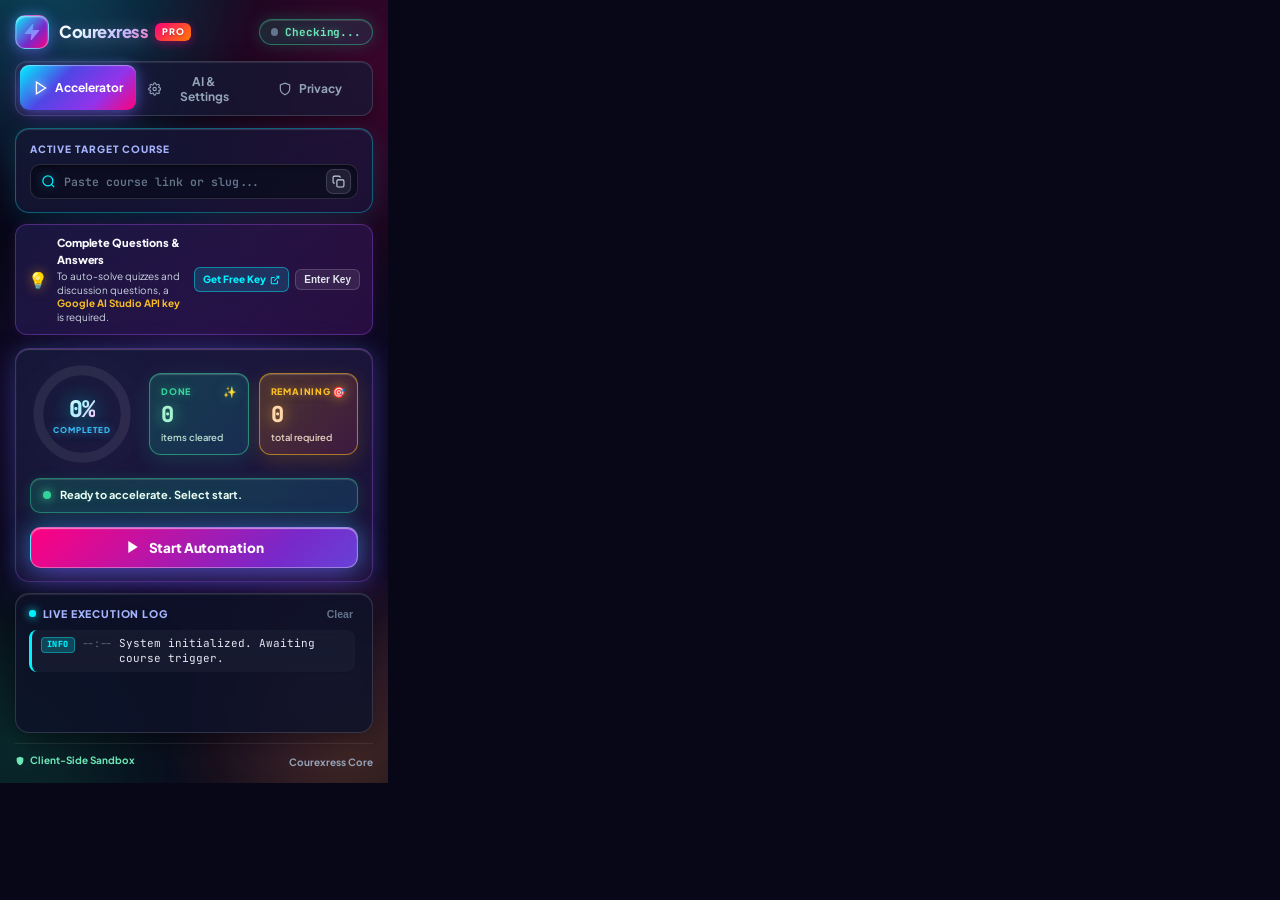
==== commit 08f16fcb: "feat(extension): add Google AI Studio API key notice and links for questions and answers" ====
--- a/extension/popup.html
+++ b/extension/popup.html
@@ -80,6 +80,26 @@
             <input type="text" id="courseInput" placeholder="Paste course link or slug..." spellcheck="false" autocomplete="off" />
             <button id="btnPaste" class="action-mini-btn" title="Paste from clipboard">
               <svg width="13" height="13" viewBox="0 0 24 24" fill="none" stroke="currentColor" stroke-width="2"><rect x="9" y="9" width="13" height="13" rx="2" ry="2"></rect><path d="M5 15H4a2 2 0 0 1-2-2V4a2 2 0 0 1 2-2h9a2 2 0 0 1 2 2v1"></path></svg>
+            </button>
+          </div>
+        </div>
+
+        <!-- Questions & Answers API Key Notice Banner -->
+        <div class="glass-card qa-key-banner" id="qaBanner">
+          <div class="qa-banner-content">
+            <div class="qa-banner-icon">💡</div>
+            <div class="qa-banner-text">
+              <span class="qa-banner-title">Complete Questions & Answers</span>
+              <span class="qa-banner-sub">To auto-solve quizzes and discussion questions, a <strong>Google AI Studio API key</strong> is required.</span>
+            </div>
+          </div>
+          <div class="qa-banner-actions">
+            <a href="https://aistudio.google.com/app/apikey" target="_blank" rel="noopener" class="qa-banner-btn-link" title="Get free API key on Google AI Studio">
+              <span>Get Free Key</span>
+              <svg width="10" height="10" viewBox="0 0 24 24" fill="none" stroke="currentColor" stroke-width="2.5"><path d="M18 13v6a2 2 0 0 1-2 2H5a2 2 0 0 1-2-2V8a2 2 0 0 1 2-2h6"></path><polyline points="15 3 21 3 21 9"></polyline><line x1="10" y1="14" x2="21" y2="3"></line></svg>
+            </a>
+            <button type="button" id="btnGoToSettings" class="qa-banner-btn-config" title="Open AI & Settings tab">
+              Enter Key
             </button>
           </div>
         </div>
@@ -193,14 +213,39 @@
 
           <p class="section-desc">Empowers automated problem solving for multiple-choice tests, multi-select questions, and discussion reflection prompts.</p>
 
+          <div class="qa-requirement-card">
+            <div class="qa-req-badge">
+              <span class="pulse-dot-amber"></span>
+              <span>REQUIRED FOR QUESTIONS & ANSWERS</span>
+            </div>
+            <p class="qa-req-info">
+              If you want to complete questions and answers (quizzes, practice tests, and discussions), you must provide your <strong>Google AI Studio API key</strong>.
+            </p>
+            <a href="https://aistudio.google.com/app/apikey" target="_blank" rel="noopener" class="qa-studio-link-btn" title="Open Google AI Studio to get a free API key">
+              <svg width="13" height="13" viewBox="0 0 24 24" fill="none" stroke="currentColor" stroke-width="2"><path d="M10 13a5 5 0 0 0 7.54.54l3-3a5 5 0 0 0-7.07-7.07l-1.72 1.71"></path><path d="M14 11a5 5 0 0 0-7.54-.54l-3 3a5 5 0 0 0 7.07 7.07l1.71-1.71"></path></svg>
+              <span>Get Free Key: https://aistudio.google.com/app/apikey</span>
+              <svg width="10" height="10" viewBox="0 0 24 24" fill="none" stroke="currentColor" stroke-width="2.5"><path d="M18 13v6a2 2 0 0 1-2 2H5a2 2 0 0 1-2-2V8a2 2 0 0 1 2-2h6"></path><polyline points="15 3 21 3 21 9"></polyline><line x1="10" y1="14" x2="21" y2="3"></line></svg>
+            </a>
+          </div>
+
           <div class="api-key-input-block">
-            <label for="geminiApiKey">Your Google Gemini API Key</label>
+            <label for="geminiApiKey">Your Google AI Studio API Key</label>
             <div class="input-wrapper key-wrapper">
               <input type="password" id="geminiApiKey" placeholder="AIzaSy... (from Google AI Studio)" spellcheck="false" autocomplete="off" />
               <button id="btnToggleApiKey" class="action-mini-btn" title="Toggle key visibility">
                 <svg id="eyeIcon" width="14" height="14" viewBox="0 0 24 24" fill="none" stroke="currentColor" stroke-width="2"><path d="M1 12s4-8 11-8 11 8 11 8-4 8-11 8-11-8-11-8z"></path><circle cx="12" cy="12" r="3"></circle></svg>
               </button>
             </div>
+            <div class="key-help-line">
+              <span>🔑 Need a key? Get one free at <a href="https://aistudio.google.com/app/apikey" target="_blank" rel="noopener">Google AI Studio (https://aistudio.google.com/app/apikey) ↗</a></span>
+            </div>
+            <div class="key-test-bar">
+              <button id="btnTestKey" type="button" class="btn-test-key" title="Verify key connectivity with Gemini">
+                <svg width="12" height="12" viewBox="0 0 24 24" fill="currentColor"><path d="M13 2L3 14h9l-1 8 10-12h-9l1-8z"/></svg>
+                <span>Test Key</span>
+              </button>
+              <div id="keyNotice" class="key-notice"></div>
+            </div>
           </div>
 
           <div class="privacy-callout">
@@ -223,7 +268,7 @@
                 <span class="switch-icon-chip chip-violet">📝</span>
                 <span class="switch-title">Auto-Solve Quizzes & Tests</span>
               </div>
-              <span class="switch-desc">AI computes correct choices & submits for 80%+ passing score</span>
+              <span class="switch-desc">AI computes questions & answers for 80%+ passing score. <strong class="req-tag">Requires <a href="https://aistudio.google.com/app/apikey" target="_blank" rel="noopener">Google AI Studio Key</a></strong></span>
             </div>
             <label class="ios-switch">
               <input type="checkbox" id="toggleQuizzes" checked />
@@ -237,7 +282,7 @@
                 <span class="switch-icon-chip chip-cyan">💬</span>
                 <span class="switch-title">Auto-Answer Discussions</span>
               </div>
-              <span class="switch-desc">Composes thoughtful, human-grade learner reflection answers</span>
+              <span class="switch-desc">Composes thoughtful, human-grade learner reflection answers. <strong class="req-tag">Requires <a href="https://aistudio.google.com/app/apikey" target="_blank" rel="noopener">Google AI Studio Key</a></strong></span>
             </div>
             <label class="ios-switch">
               <input type="checkbox" id="toggleDiscussions" checked />
@@ -310,7 +355,7 @@
           <div class="trust-card">
             <div class="trust-icon">💻</div>
             <h4>Local-First Storage</h4>
-            <p>Your API key and settings live strictly inside <code>chrome.storage.local</code> on your device.</p>
+            <p>Your Google AI Studio API key and settings live strictly inside <code>chrome.storage.local</code> on your device.</p>
           </div>
 
           <div class="trust-card">
@@ -348,7 +393,7 @@
         </span>
       </div>
       <div class="strip-right">
-        <a href="https://github.com/aryansri-coc/courexress" target="_blank" rel="noopener" class="strip-link">Courexress Core</a>
+        <a href="https://github.com/Shiva-Altruistic/courexress" target="_blank" rel="noopener" class="strip-link">Courexress Core</a>
       </div>
     </footer>
   </div>
--- a/extension/popup.css
+++ b/extension/popup.css
@@ -1454,3 +1454,271 @@
 .strip-link:hover {
   color: #00F2FE;
 }
+
+/* Key Test Bar & Validation Badges */
+.key-test-bar {
+  display: flex;
+  align-items: center;
+  gap: 10px;
+  margin-top: 8px;
+  flex-wrap: wrap;
+}
+
+.btn-test-key {
+  display: inline-flex;
+  align-items: center;
+  gap: 5px;
+  background: linear-gradient(135deg, rgba(99, 102, 241, 0.25), rgba(0, 242, 254, 0.2));
+  border: 1px solid rgba(0, 242, 254, 0.4);
+  color: #00F2FE;
+  font-family: var(--font-sans);
+  font-size: 11px;
+  font-weight: 700;
+  padding: 4px 10px;
+  border-radius: 8px;
+  cursor: pointer;
+  transition: all 0.2s var(--smooth);
+}
+
+.btn-test-key:hover {
+  background: linear-gradient(135deg, rgba(99, 102, 241, 0.4), rgba(0, 242, 254, 0.35));
+  border-color: #00F2FE;
+  box-shadow: 0 0 12px rgba(0, 242, 254, 0.3);
+  transform: translateY(-1px);
+}
+
+.btn-test-key:disabled {
+  opacity: 0.6;
+  cursor: not-allowed;
+  transform: none;
+}
+
+.key-notice {
+  font-size: 11px;
+  line-height: 1.35;
+  flex: 1;
+  word-break: break-word;
+}
+
+.key-notice.success {
+  color: #34D399;
+  font-weight: 600;
+}
+
+.key-notice.error {
+  color: #FB7185;
+  font-weight: 600;
+}
+
+.key-notice.warning {
+  color: #FBBF24;
+  font-weight: 600;
+}
+
+.key-notice.loading {
+  color: #93C5FD;
+}
+
+/* Questions & Answers Requirement Banner & Card Styles */
+.qa-key-banner {
+  background: linear-gradient(135deg, rgba(30, 27, 75, 0.75), rgba(49, 16, 74, 0.75));
+  border: 1px solid rgba(168, 85, 247, 0.35);
+  border-radius: 12px;
+  padding: 10px 12px;
+  display: flex;
+  align-items: center;
+  justify-content: space-between;
+  gap: 10px;
+  box-shadow: 0 4px 18px rgba(0, 0, 0, 0.35), 0 0 12px rgba(168, 85, 247, 0.15);
+  transition: all 0.25s ease;
+  margin-bottom: 2px;
+}
+
+.qa-key-banner.configured {
+  background: linear-gradient(135deg, rgba(6, 78, 59, 0.4), rgba(15, 23, 42, 0.8));
+  border-color: rgba(52, 211, 153, 0.4);
+}
+
+.qa-banner-content {
+  display: flex;
+  align-items: center;
+  gap: 9px;
+  flex: 1;
+}
+
+.qa-banner-icon {
+  font-size: 16px;
+  flex-shrink: 0;
+  filter: drop-shadow(0 0 6px rgba(245, 158, 11, 0.5));
+}
+
+.qa-banner-text {
+  display: flex;
+  flex-direction: column;
+  gap: 2px;
+}
+
+.qa-banner-title {
+  font-size: 11px;
+  font-weight: 800;
+  color: #F8FAFC;
+  letter-spacing: -0.01em;
+}
+
+.qa-banner-sub {
+  font-size: 10px;
+  color: #CBD5E1;
+  line-height: 1.35;
+}
+
+.qa-banner-sub strong {
+  color: #FBBF24;
+}
+
+.qa-key-banner.configured .qa-banner-sub strong {
+  color: #34D399;
+}
+
+.qa-banner-actions {
+  display: flex;
+  align-items: center;
+  gap: 6px;
+  flex-shrink: 0;
+}
+
+.qa-banner-btn-link {
+  font-size: 10px;
+  font-weight: 800;
+  color: #00F2FE;
+  background: rgba(0, 242, 254, 0.15);
+  border: 1px solid rgba(0, 242, 254, 0.45);
+  padding: 4px 8px;
+  border-radius: 6px;
+  text-decoration: none;
+  display: inline-flex;
+  align-items: center;
+  gap: 4px;
+  transition: all 0.2s ease;
+  white-space: nowrap;
+}
+
+.qa-banner-btn-link:hover {
+  background: rgba(0, 242, 254, 0.28);
+  border-color: #00F2FE;
+  box-shadow: 0 0 10px rgba(0, 242, 254, 0.35);
+  transform: translateY(-1px);
+}
+
+.qa-banner-btn-config {
+  font-size: 10px;
+  font-weight: 700;
+  color: #E2E8F0;
+  background: rgba(255, 255, 255, 0.08);
+  border: 1px solid rgba(255, 255, 255, 0.16);
+  padding: 4px 8px;
+  border-radius: 6px;
+  cursor: pointer;
+  transition: all 0.2s ease;
+  white-space: nowrap;
+}
+
+.qa-banner-btn-config:hover {
+  background: rgba(255, 255, 255, 0.16);
+  color: #FFFFFF;
+}
+
+/* Tab 2 Requirement Card */
+.qa-requirement-card {
+  background: linear-gradient(135deg, rgba(245, 158, 11, 0.12), rgba(236, 72, 153, 0.1));
+  border: 1px solid rgba(245, 158, 11, 0.35);
+  border-radius: 10px;
+  padding: 10px 12px;
+  margin-bottom: 12px;
+  display: flex;
+  flex-direction: column;
+  gap: 6px;
+}
+
+.qa-req-badge {
+  display: inline-flex;
+  align-items: center;
+  gap: 6px;
+  font-size: 9.5px;
+  font-weight: 800;
+  letter-spacing: 0.06em;
+  color: #FBBF24;
+  text-transform: uppercase;
+}
+
+.pulse-dot-amber {
+  width: 6px;
+  height: 6px;
+  border-radius: 50%;
+  background: #F59E0B;
+  box-shadow: 0 0 8px #F59E0B;
+}
+
+.qa-req-info {
+  font-size: 11px;
+  line-height: 1.45;
+  color: #E2E8F0;
+  margin: 0;
+}
+
+.qa-req-info strong {
+  color: #FCD34D;
+}
+
+.qa-studio-link-btn {
+  display: inline-flex;
+  align-items: center;
+  gap: 6px;
+  background: linear-gradient(135deg, rgba(0, 242, 254, 0.2), rgba(139, 92, 246, 0.25));
+  border: 1px solid rgba(0, 242, 254, 0.45);
+  color: #00F2FE;
+  padding: 6px 11px;
+  border-radius: 7px;
+  font-size: 10.5px;
+  font-weight: 700;
+  text-decoration: none;
+  transition: all 0.2s ease;
+  width: fit-content;
+  margin-top: 2px;
+}
+
+.qa-studio-link-btn:hover {
+  background: linear-gradient(135deg, rgba(0, 242, 254, 0.35), rgba(139, 92, 246, 0.4));
+  border-color: #00F2FE;
+  box-shadow: 0 0 12px rgba(0, 242, 254, 0.4);
+  transform: translateY(-1px);
+}
+
+.key-help-line {
+  font-size: 10px;
+  color: #CBD5E1;
+  margin-top: 4px;
+  line-height: 1.35;
+}
+
+.key-help-line a {
+  color: #38BDF8;
+  text-decoration: underline;
+  text-underline-offset: 2px;
+  font-weight: 700;
+}
+
+.key-help-line a:hover {
+  color: #00F2FE;
+}
+
+.req-tag {
+  color: #FCD34D;
+  font-size: 10px;
+}
+
+.req-tag a {
+  color: #00F2FE;
+  text-decoration: underline;
+  text-underline-offset: 2px;
+}
+
